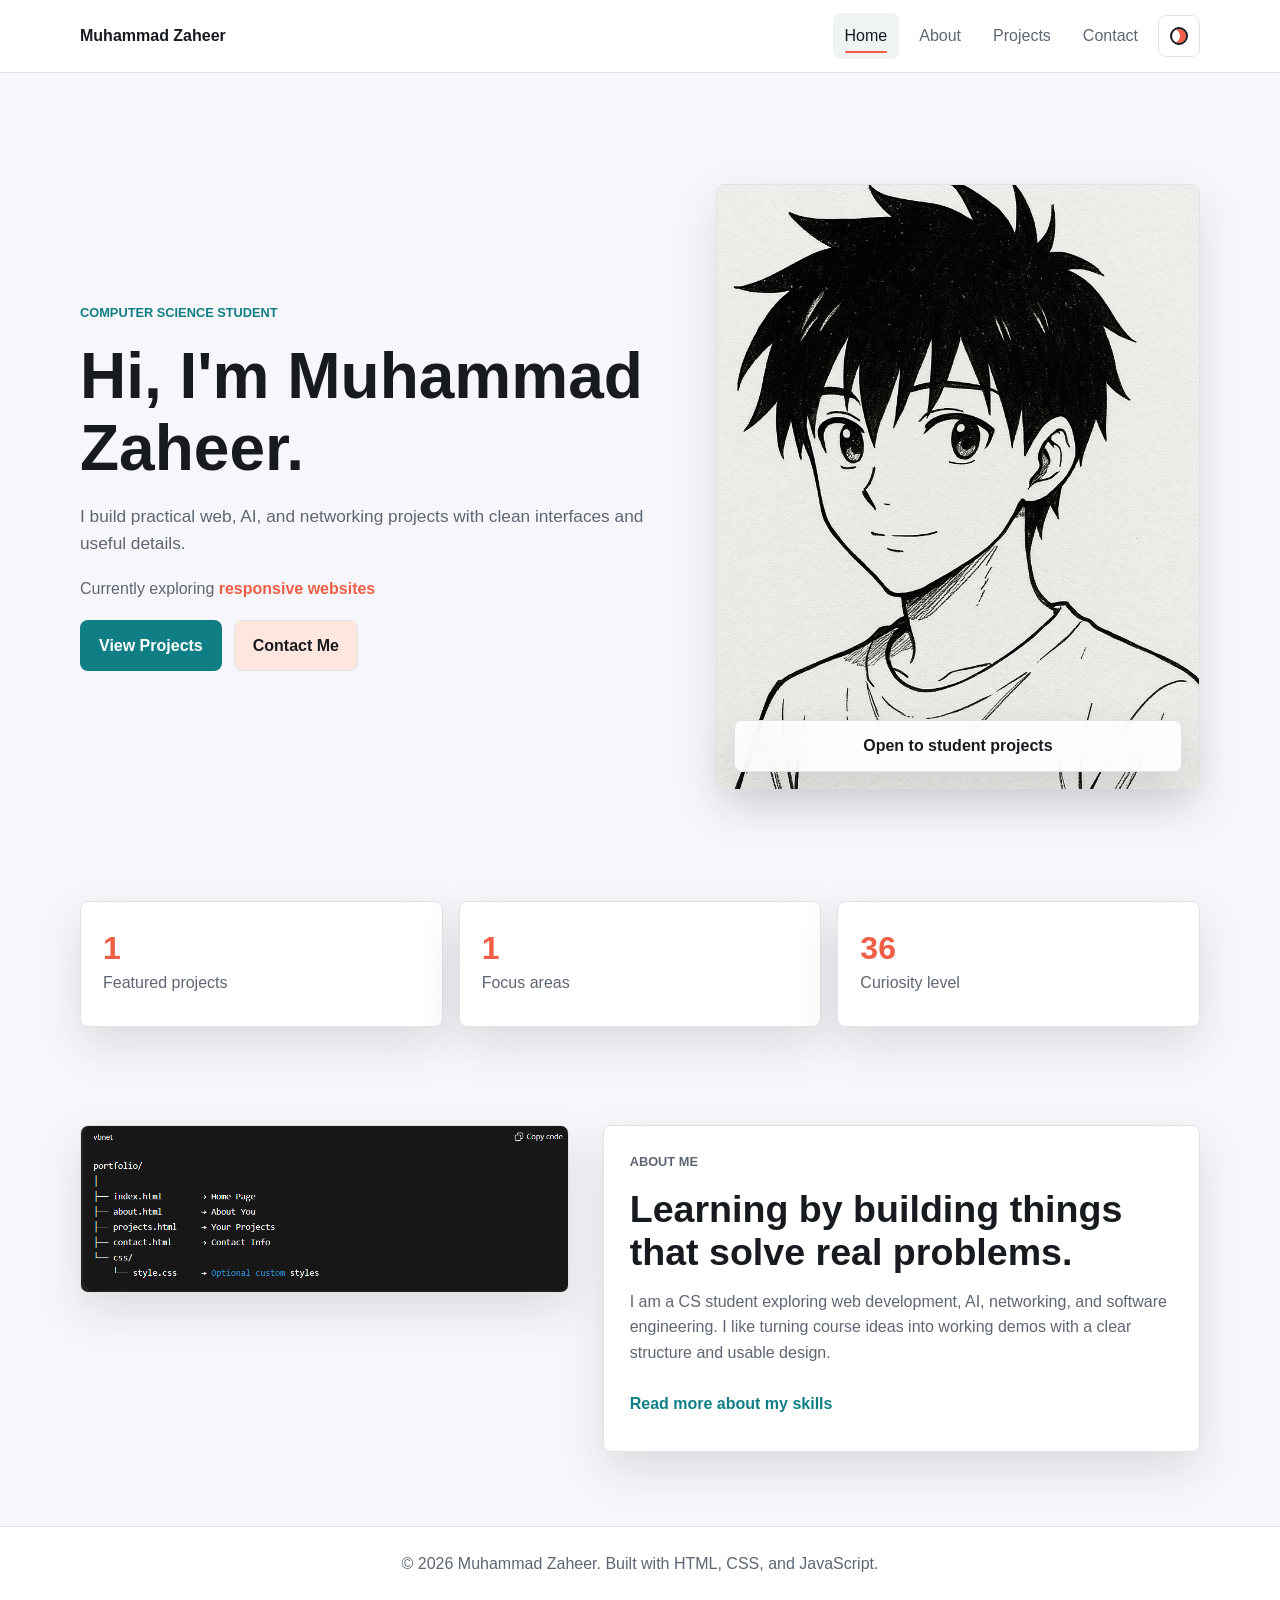
==== index.html @ 716e0b15 "Add files via upload" ====
<!DOCTYPE html>
<html lang="en">
<head>
    <meta charset="UTF-8">
    <meta name="viewport" content="width=device-width, initial-scale=1.0">
    <meta name="description" content="Muhammad Zaheer portfolio featuring web, AI, and networking projects.">
    <title>Muhammad Zaheer | Portfolio</title>
    <link rel="stylesheet" href="css/style.css">
    <script src="js/script.js" defer></script>
</head>
<body data-page="home">
<a class="skip-link" href="#main">Skip to content</a>

<header class="site-header">
    <nav class="navbar" aria-label="Main navigation">
        <a class="brand" href="index.html">Muhammad Zaheer</a>

        <button class="nav-toggle" type="button" aria-label="Open navigation menu" aria-expanded="false" aria-controls="primary-navigation">
            <span></span>
            <span></span>
            <span></span>
        </button>

        <div class="nav-panel" id="primary-navigation">
            <a class="nav-link" href="index.html">Home</a>
            <a class="nav-link" href="about.html">About</a>
            <a class="nav-link" href="projects.html">Projects</a>
            <a class="nav-link" href="contact.html">Contact</a>
            <button class="theme-toggle" type="button" aria-label="Switch color theme" data-theme-toggle>
                <span class="theme-icon" aria-hidden="true"></span>
            </button>
        </div>
    </nav>
</header>

<main id="main">
    <section class="hero">
        <div class="hero-copy" data-reveal>
            <p class="eyebrow">Computer Science Student</p>
            <h1>Hi, I'm Muhammad Zaheer.</h1>
            <p class="hero-subtitle">I build practical web, AI, and networking projects with clean interfaces and useful details.</p>
            <p class="role-line">Currently exploring <span class="typed-role" data-roles="responsive websites|AI prototypes|network systems|polished user interfaces">responsive websites</span></p>
            <div class="hero-actions">
                <a class="btn primary" href="projects.html">View Projects</a>
                <a class="btn secondary" href="contact.html">Contact Me</a>
            </div>
        </div>

        <div class="hero-media" data-reveal>
            <img src="Images/Me.png" alt="Portrait of Muhammad Zaheer">
            <div class="status-chip">Open to student projects</div>
        </div>
    </section>

    <section class="stats-strip container" aria-label="Portfolio highlights">
        <article class="stat" data-reveal>
            <strong data-count-to="3">0</strong>
            <span>Featured projects</span>
        </article>
        <article class="stat" data-reveal>
            <strong data-count-to="4">0</strong>
            <span>Focus areas</span>
        </article>
        <article class="stat" data-reveal>
            <strong data-count-to="100">0</strong>
            <span>Curiosity level</span>
        </article>
    </section>

    <section class="section">
        <div class="container feature-layout">
            <div class="feature-image" data-reveal>
                <img src="Images/Screenshot 2025-11-03 114019.png" alt="Portfolio project preview screenshot" loading="lazy">
            </div>
            <div class="feature-copy" data-reveal>
                <p class="eyebrow">About Me</p>
                <h2>Learning by building things that solve real problems.</h2>
                <p>I am a CS student exploring web development, AI, networking, and software engineering. I like turning course ideas into working demos with a clear structure and usable design.</p>
                <a class="text-link" href="about.html">Read more about my skills</a>
            </div>
        </div>
    </section>
</main>

<footer class="site-footer">
    <p>&copy; 2026 Muhammad Zaheer. Built with HTML, CSS, and JavaScript.</p>
</footer>
</body>
</html>
---- css/style.css ----
:root {
    --bg: #f7f7fb;
    --surface: #ffffff;
    --surface-strong: #f0f3f4;
    --text: #171a1f;
    --muted: #5e6673;
    --primary: #0f7f85;
    --primary-strong: #095d63;
    --accent: #f05f45;
    --accent-soft: #ffe7df;
    --border: #dfe4e7;
    --shadow: 0 18px 45px rgba(16, 24, 32, 0.12);
    --radius: 8px;
}

:root[data-theme="dark"] {
    --bg: #111315;
    --surface: #1a1f23;
    --surface-strong: #232a2f;
    --text: #f2f5f7;
    --muted: #b5bec7;
    --primary: #35b9bc;
    --primary-strong: #7fd8d8;
    --accent: #ff8a6f;
    --accent-soft: #3a2725;
    --border: #303941;
    --shadow: 0 18px 45px rgba(0, 0, 0, 0.35);
}

* {
    box-sizing: border-box;
    margin: 0;
    padding: 0;
}

html {
    scroll-behavior: smooth;
}

body {
    min-height: 100vh;
    background: var(--bg);
    color: var(--text);
    font-family: Arial, Helvetica, sans-serif;
    line-height: 1.6;
}

body.nav-open {
    overflow: hidden;
}

img {
    display: block;
    max-width: 100%;
    width: 100%;
}

a {
    color: inherit;
}

button,
input,
textarea {
    font: inherit;
}

button {
    cursor: pointer;
}

[hidden] {
    display: none !important;
}

.skip-link {
    position: fixed;
    left: 16px;
    top: -60px;
    z-index: 100;
    background: var(--accent);
    color: #ffffff;
    padding: 10px 14px;
    border-radius: var(--radius);
    text-decoration: none;
    transition: top 0.2s ease;
}

.skip-link:focus {
    top: 16px;
}

.site-header {
    position: sticky;
    top: 0;
    z-index: 50;
    background: color-mix(in srgb, var(--surface) 92%, transparent);
    border-bottom: 1px solid var(--border);
    backdrop-filter: blur(16px);
}

.navbar {
    width: min(1120px, calc(100% - 32px));
    min-height: 72px;
    margin: 0 auto;
    display: flex;
    align-items: center;
    justify-content: space-between;
    gap: 18px;
}

.brand {
    color: var(--text);
    font-weight: 800;
    text-decoration: none;
}

.nav-panel {
    display: flex;
    align-items: center;
    gap: 8px;
}

.nav-link {
    position: relative;
    color: var(--muted);
    text-decoration: none;
    padding: 10px 12px;
    border-radius: var(--radius);
    transition: color 0.2s ease, background 0.2s ease;
}

.nav-link:hover,
.nav-link.is-active {
    color: var(--text);
    background: var(--surface-strong);
}

.nav-link.is-active::after {
    content: "";
    position: absolute;
    left: 12px;
    right: 12px;
    bottom: 6px;
    height: 2px;
    background: var(--accent);
    border-radius: 999px;
}

.nav-toggle,
.theme-toggle {
    display: grid;
    place-items: center;
    width: 42px;
    height: 42px;
    border: 1px solid var(--border);
    border-radius: var(--radius);
    background: var(--surface);
    color: var(--text);
}

.nav-toggle {
    display: none;
    gap: 4px;
}

.nav-toggle span {
    width: 18px;
    height: 2px;
    background: currentColor;
    border-radius: 999px;
    transition: transform 0.2s ease, opacity 0.2s ease;
}

.nav-toggle[aria-expanded="true"] span:nth-child(1) {
    transform: translateY(6px) rotate(45deg);
}

.nav-toggle[aria-expanded="true"] span:nth-child(2) {
    opacity: 0;
}

.nav-toggle[aria-expanded="true"] span:nth-child(3) {
    transform: translateY(-6px) rotate(-45deg);
}

.theme-icon {
    width: 18px;
    height: 18px;
    border: 2px solid currentColor;
    border-radius: 50%;
    box-shadow: inset -6px 0 0 var(--accent);
}

.container {
    width: min(1120px, calc(100% - 32px));
    margin: 0 auto;
}

.section {
    padding: 74px 0;
}

.hero {
    width: min(1120px, calc(100% - 32px));
    min-height: calc(100vh - 72px);
    margin: 0 auto;
    display: grid;
    grid-template-columns: minmax(0, 1.1fr) minmax(280px, 0.9fr);
    align-items: center;
    gap: 44px;
    padding: 44px 0;
}

.hero-copy {
    display: grid;
    gap: 18px;
}

.eyebrow {
    color: var(--primary);
    font-size: 0.8rem;
    font-weight: 800;
    letter-spacing: 0;
    text-transform: uppercase;
}

h1,
h2,
h3 {
    line-height: 1.12;
}

h1 {
    max-width: 760px;
    font-size: clamp(2.35rem, 5vw, 4.8rem);
}

h2 {
    font-size: clamp(1.55rem, 3vw, 2.35rem);
}

.hero-subtitle,
.page-hero p,
.feature-copy p,
.contact-intro p,
.tab-panel p,
.project-card p {
    color: var(--muted);
}

.hero-subtitle {
    max-width: 620px;
    font-size: 1.08rem;
}

.role-line {
    color: var(--muted);
}

.typed-role {
    color: var(--accent);
    font-weight: 800;
}

.hero-actions {
    display: flex;
    flex-wrap: wrap;
    gap: 12px;
}

.btn,
.text-link,
.card-toggle,
.filter-button {
    min-height: 44px;
    display: inline-flex;
    align-items: center;
    justify-content: center;
    border-radius: var(--radius);
    text-decoration: none;
    transition: transform 0.2s ease, background 0.2s ease, border-color 0.2s ease;
}

.btn {
    border: 1px solid transparent;
    padding: 12px 18px;
    font-weight: 800;
}

.btn:hover,
.card-toggle:hover,
.filter-button:hover {
    transform: translateY(-2px);
}

.btn.primary {
    background: var(--primary);
    color: #ffffff;
}

.btn.primary:hover {
    background: var(--primary-strong);
}

.btn.secondary {
    background: var(--accent-soft);
    color: var(--text);
    border-color: var(--border);
}

.text-link {
    width: fit-content;
    color: var(--primary);
    font-weight: 800;
}

.hero-media {
    position: relative;
}

.hero-media img,
.feature-image img,
.profile-panel img,
.project-card img {
    border-radius: var(--radius);
    border: 1px solid var(--border);
    box-shadow: var(--shadow);
}

.hero-media img {
    aspect-ratio: 4 / 5;
    object-fit: cover;
}

.status-chip {
    position: absolute;
    left: 18px;
    right: 18px;
    bottom: 18px;
    background: color-mix(in srgb, var(--surface) 90%, transparent);
    border: 1px solid var(--border);
    border-radius: var(--radius);
    box-shadow: var(--shadow);
    padding: 12px 14px;
    color: var(--text);
    font-weight: 800;
    text-align: center;
    backdrop-filter: blur(12px);
}

.stats-strip {
    display: grid;
    grid-template-columns: repeat(3, minmax(0, 1fr));
    gap: 16px;
    padding-bottom: 24px;
}

.stat {
    min-height: 126px;
    display: grid;
    align-content: center;
    gap: 6px;
    background: var(--surface);
    border: 1px solid var(--border);
    border-radius: var(--radius);
    padding: 22px;
    box-shadow: var(--shadow);
}

.stat strong {
    color: var(--accent);
    font-size: 2rem;
    line-height: 1;
}

.stat span {
    color: var(--muted);
}

.feature-layout,
.about-layout,
.contact-layout {
    display: grid;
    grid-template-columns: minmax(0, 0.9fr) minmax(0, 1.1fr);
    gap: 34px;
    align-items: start;
}

.feature-copy,
.detail-panel,
.contact-intro,
.contact-form,
.profile-panel {
    background: var(--surface);
    border: 1px solid var(--border);
    border-radius: var(--radius);
    box-shadow: var(--shadow);
    padding: 26px;
}

.feature-copy {
    display: grid;
    gap: 16px;
}

.page-hero {
    padding: 70px 0 40px;
    background:
        linear-gradient(135deg, color-mix(in srgb, var(--primary) 14%, transparent), transparent 48%),
        linear-gradient(315deg, color-mix(in srgb, var(--accent) 18%, transparent), transparent 46%);
    border-bottom: 1px solid var(--border);
}

.page-hero .container {
    display: grid;
    gap: 14px;
}

.page-hero h1 {
    font-size: clamp(2rem, 4vw, 3.6rem);
}

.page-hero p {
    max-width: 720px;
}

.profile-panel {
    display: grid;
    gap: 18px;
}

.profile-panel img {
    aspect-ratio: 1 / 1;
    object-fit: cover;
}

.quick-list {
    display: grid;
    gap: 10px;
    list-style: none;
}

.quick-list li {
    position: relative;
    padding-left: 18px;
    color: var(--muted);
}

.quick-list li::before {
    content: "";
    position: absolute;
    left: 0;
    top: 0.68em;
    width: 8px;
    height: 8px;
    background: var(--accent);
    border-radius: 50%;
}

.detail-panel {
    display: grid;
    gap: 24px;
}

.tabs,
.filter-bar {
    display: flex;
    flex-wrap: wrap;
    gap: 8px;
}

.tab-button,
.filter-button {
    border: 1px solid var(--border);
    background: var(--surface-strong);
    color: var(--muted);
    padding: 10px 14px;
    border-radius: var(--radius);
    font-weight: 800;
}

.tab-button.is-active,
.filter-button.is-active {
    background: var(--primary);
    border-color: var(--primary);
    color: #ffffff;
}

.tab-panel {
    display: grid;
    gap: 14px;
}

.skill-meter {
    display: grid;
    gap: 8px;
}

.skill-meter span:first-child {
    font-weight: 800;
}

.meter {
    height: 10px;
    overflow: hidden;
    background: var(--surface-strong);
    border-radius: 999px;
}

.meter span {
    display: block;
    width: var(--value);
    height: 100%;
    background: linear-gradient(90deg, var(--primary), var(--accent));
    border-radius: inherit;
}

.filter-bar {
    margin-bottom: 24px;
}

.project-grid {
    display: grid;
    grid-template-columns: repeat(3, minmax(0, 1fr));
    gap: 22px;
}

.project-card {
    overflow: hidden;
    background: var(--surface);
    border: 1px solid var(--border);
    border-radius: var(--radius);
    box-shadow: var(--shadow);
}

.project-card[hidden] {
    display: none;
}

.project-card img {
    aspect-ratio: 16 / 10;
    object-fit: cover;
    border: 0;
    border-bottom: 1px solid var(--border);
    border-radius: 0;
    box-shadow: none;
}

.project-body {
    display: grid;
    gap: 12px;
    padding: 20px;
}

.project-body h2 {
    font-size: 1.25rem;
}

.project-tag {
    color: var(--accent);
    font-size: 0.78rem;
    font-weight: 800;
    text-transform: uppercase;
}

.card-toggle {
    width: fit-content;
    border: 1px solid var(--border);
    background: var(--surface-strong);
    color: var(--text);
    padding: 10px 12px;
    font-weight: 800;
}

.card-details {
    border-top: 1px solid var(--border);
    padding-top: 12px;
}

.contact-layout {
    grid-template-columns: minmax(260px, 0.8fr) minmax(0, 1.2fr);
}

.contact-intro {
    display: grid;
    gap: 16px;
}

.contact-form {
    display: grid;
    gap: 18px;
}

.field {
    display: grid;
    gap: 8px;
}

label {
    font-weight: 800;
}

input,
textarea {
    width: 100%;
    border: 1px solid var(--border);
    border-radius: var(--radius);
    background: var(--surface-strong);
    color: var(--text);
    padding: 12px 14px;
    outline: none;
    transition: border-color 0.2s ease, box-shadow 0.2s ease;
}

textarea {
    min-height: 150px;
    resize: vertical;
}

input:focus,
textarea:focus {
    border-color: var(--primary);
    box-shadow: 0 0 0 4px color-mix(in srgb, var(--primary) 16%, transparent);
}

input.is-invalid,
textarea.is-invalid {
    border-color: var(--accent);
}

.form-meta {
    display: flex;
    align-items: start;
    justify-content: space-between;
    gap: 12px;
}

.field-error,
.form-status,
.char-count {
    min-height: 22px;
    color: var(--muted);
    font-size: 0.9rem;
}

.field-error {
    color: var(--accent);
}

.site-footer {
    border-top: 1px solid var(--border);
    background: var(--surface);
    color: var(--muted);
    padding: 24px 16px;
    text-align: center;
}

.reveal-ready [data-reveal] {
    opacity: 0;
    transform: translateY(18px);
    transition: opacity 0.6s ease, transform 0.6s ease;
}

.reveal-ready [data-reveal].is-visible {
    opacity: 1;
    transform: none;
}

@media (max-width: 860px) {
    .nav-toggle {
        display: grid;
    }

    .nav-panel {
        position: fixed;
        inset: 72px 16px auto 16px;
        display: none;
        flex-direction: column;
        align-items: stretch;
        background: var(--surface);
        border: 1px solid var(--border);
        border-radius: var(--radius);
        box-shadow: var(--shadow);
        padding: 12px;
    }

    .nav-panel.is-open {
        display: flex;
    }

    .nav-link,
    .theme-toggle {
        width: 100%;
    }

    .hero,
    .feature-layout,
    .about-layout,
    .contact-layout {
        grid-template-columns: 1fr;
    }

    .hero {
        min-height: auto;
        padding: 48px 0;
    }

    .stats-strip,
    .project-grid {
        grid-template-columns: 1fr;
    }
}

@media (max-width: 520px) {
    .navbar,
    .container,
    .hero {
        width: min(100% - 24px, 1120px);
    }

    .section {
        padding: 54px 0;
    }

    .hero-actions,
    .form-meta {
        flex-direction: column;
        align-items: stretch;
    }

    .btn,
    .text-link,
    .card-toggle {
        width: 100%;
    }

    .feature-copy,
    .detail-panel,
    .contact-intro,
    .contact-form,
    .profile-panel {
        padding: 20px;
    }
}

@media (prefers-reduced-motion: reduce) {
    html {
        scroll-behavior: auto;
    }

    *,
    *::before,
    *::after {
        transition-duration: 0.001ms !important;
        animation-duration: 0.001ms !important;
        animation-iteration-count: 1 !important;
    }
}
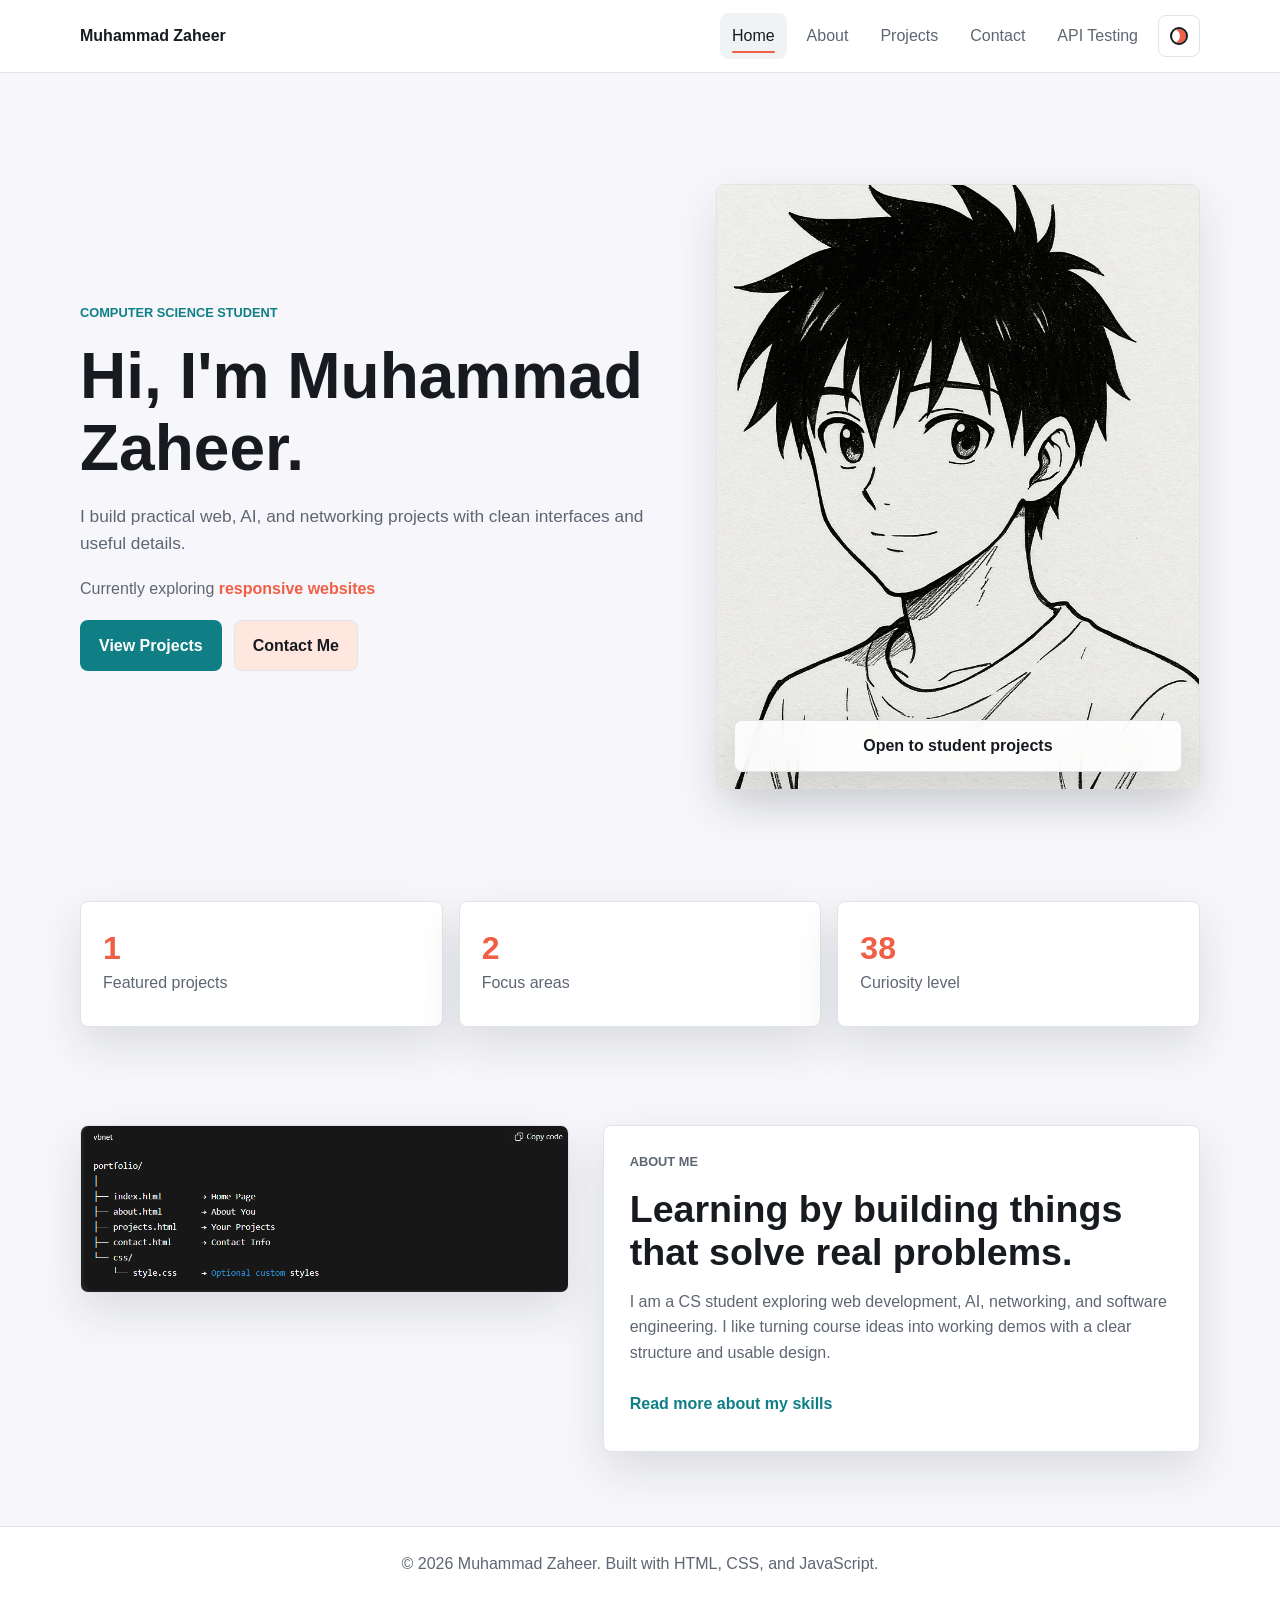
==== commit 9000c1df: "Init commit message:" ====
--- a/index.html
+++ b/index.html
@@ -26,6 +26,7 @@
             <a class="nav-link" href="about.html">About</a>
             <a class="nav-link" href="projects.html">Projects</a>
             <a class="nav-link" href="contact.html">Contact</a>
+            <a class="nav-link" href="api-testing.html">API Testing</a>
             <button class="theme-toggle" type="button" aria-label="Switch color theme" data-theme-toggle>
                 <span class="theme-icon" aria-hidden="true"></span>
             </button>
--- a/css/style.css
+++ b/css/style.css
@@ -520,6 +520,42 @@
     margin-bottom: 24px;
 }
 
+.api-grid {
+    display: grid;
+    grid-template-columns: repeat(3, minmax(0, 1fr));
+    gap: 22px;
+    margin-top: 20px;
+}
+
+.api-card {
+    display: grid;
+    gap: 16px;
+    min-height: 260px;
+    padding: 24px;
+    background: var(--surface);
+    border: 1px solid var(--border);
+    border-radius: var(--radius);
+    box-shadow: var(--shadow);
+}
+
+.api-card h2 {
+    margin-bottom: 8px;
+}
+
+.api-output {
+    width: 100%;
+    min-height: 180px;
+    overflow: auto;
+    padding: 18px;
+    background: var(--surface-strong);
+    border: 1px solid var(--border);
+    border-radius: var(--radius);
+    color: var(--text);
+    font-size: 0.92rem;
+    line-height: 1.5;
+    white-space: pre-wrap;
+}
+
 .project-grid {
     display: grid;
     grid-template-columns: repeat(3, minmax(0, 1fr));
@@ -697,7 +733,8 @@
     .hero,
     .feature-layout,
     .about-layout,
-    .contact-layout {
+    .contact-layout,
+    .api-grid {
         grid-template-columns: 1fr;
     }
 
